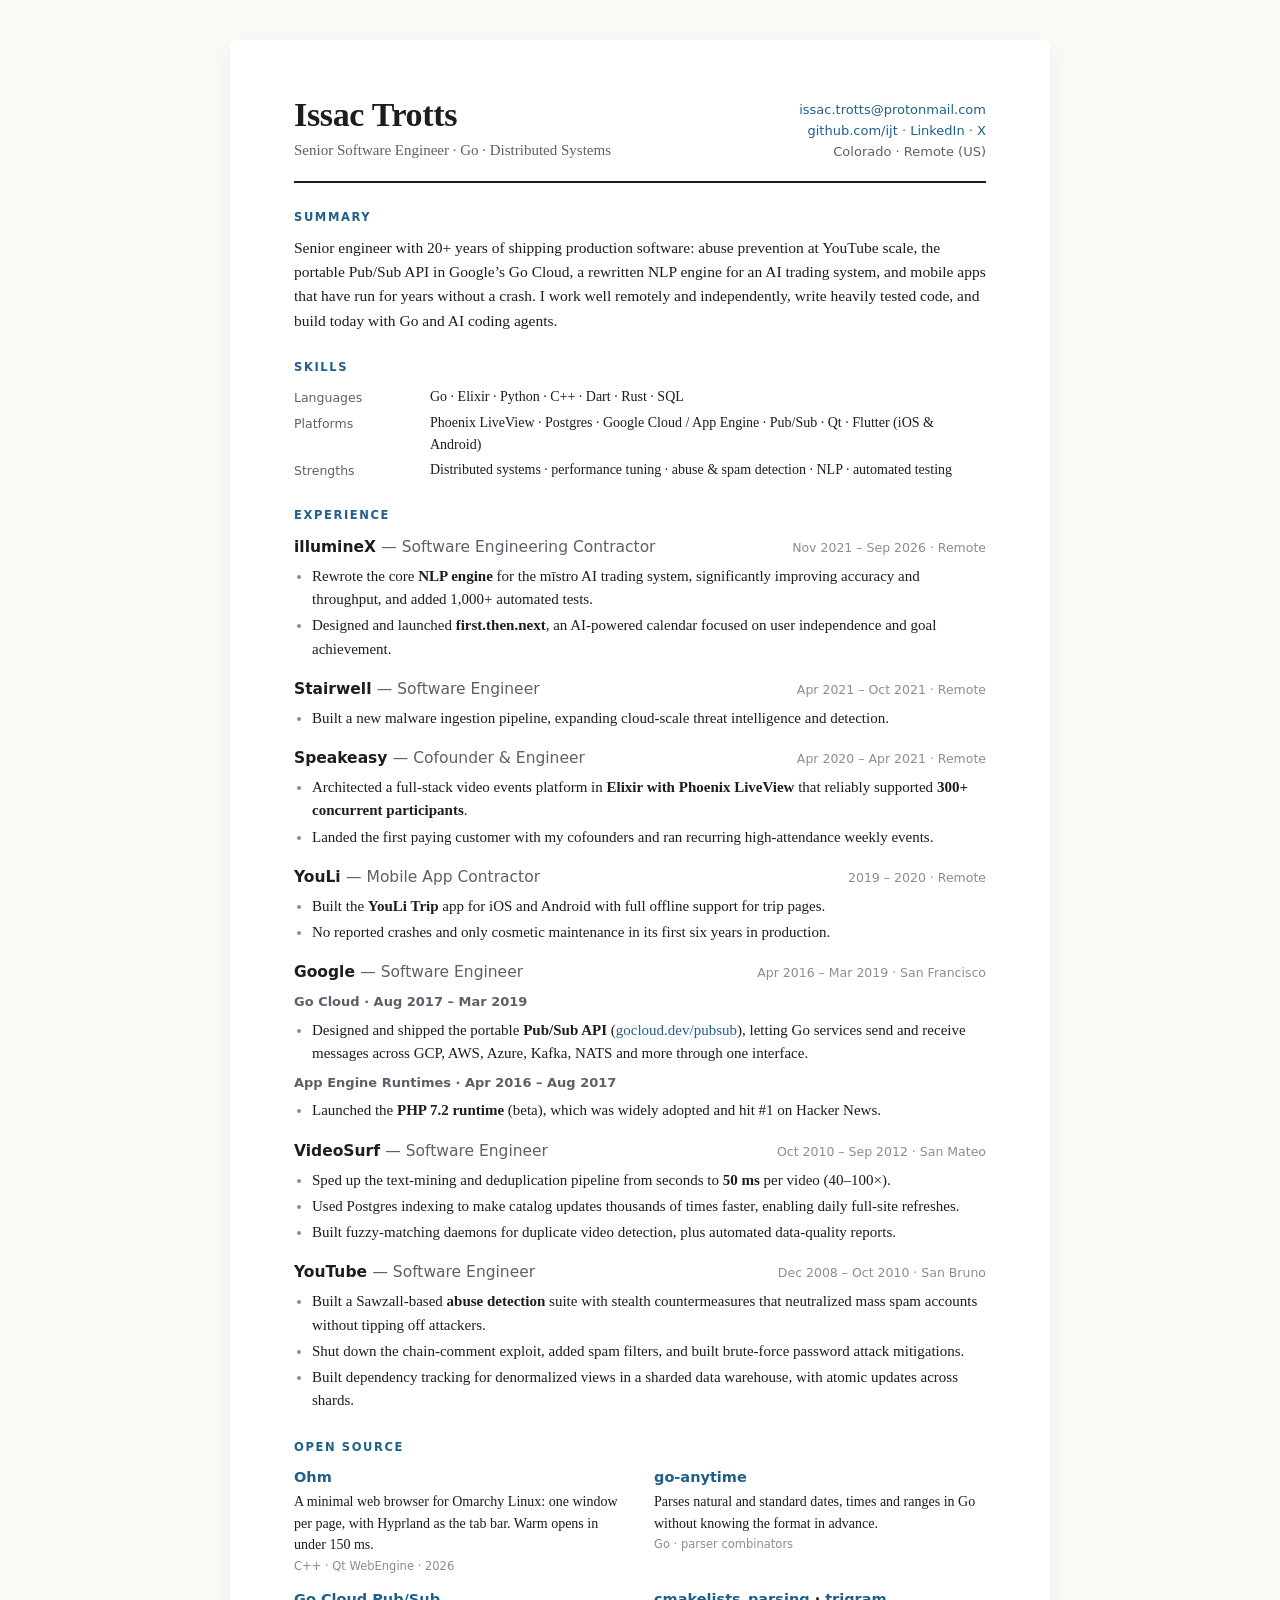
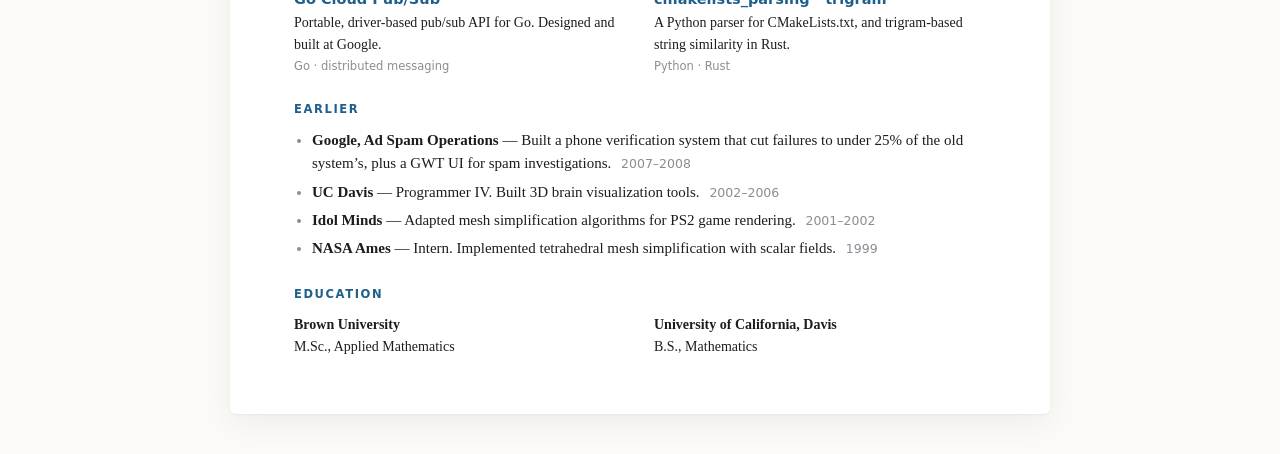
==== index.html @ 53340e25 "Render resume from HTML, show Elixir work at Speakeasy Add index.html as the styled source and build" ====
<!doctype html>
<html lang="en">
<head>
<meta charset="utf-8">
<meta name="viewport" content="width=device-width, initial-scale=1">
<title>Issac Trotts — Resume</title>
<meta name="description" content="Issac Trotts: senior software engineer. Go, distributed systems. Ex-Google, ex-YouTube.">
<style>
  :root {
    --bg: #fbfaf7;
    --paper: #ffffff;
    --ink: #1c1d1f;
    --muted: #5d6068;
    --faint: #8a8d94;
    --rule: #e4e1da;
    --accent: #1f5f8b;
    --shadow: 0 1px 2px rgba(0,0,0,.04), 0 8px 30px rgba(0,0,0,.06);
  }
  @media (prefers-color-scheme: dark) {
    :root:not([data-theme="light"]) {
      --bg: #141517;
      --paper: #1b1c1f;
      --ink: #e8e6e1;
      --muted: #a4a7ad;
      --faint: #7c7f86;
      --rule: #303237;
      --accent: #7db4dc;
      --shadow: none;
    }
  }
  :root[data-theme="dark"] {
    --bg: #141517; --paper: #1b1c1f; --ink: #e8e6e1; --muted: #a4a7ad;
    --faint: #7c7f86; --rule: #303237; --accent: #7db4dc; --shadow: none;
  }

  * { box-sizing: border-box; }
  html { -webkit-text-size-adjust: 100%; }
  body {
    margin: 0;
    background: var(--bg);
    color: var(--ink);
    font: 15px/1.55 "Charter", "Bitstream Charter", "Sitka Text", Cambria, Georgia, serif;
    font-kerning: normal;
  }
  .sans, h2, h3, .meta, .contact, .tags {
    font-family: ui-sans-serif, "Inter", "Segoe UI", system-ui, -apple-system, "Helvetica Neue", Arial, sans-serif;
  }
  a { color: var(--accent); text-decoration: none; }
  a:hover { text-decoration: underline; }

  .page {
    max-width: 820px;
    margin: 40px auto;
    padding: 56px 64px;
    background: var(--paper);
    box-shadow: var(--shadow);
    border-radius: 6px;
  }

  header { display: flex; justify-content: space-between; gap: 24px; align-items: flex-end;
           padding-bottom: 18px; border-bottom: 2px solid var(--ink); }
  h1 { margin: 0; font-size: 34px; line-height: 1.1; font-weight: 700; letter-spacing: -0.01em; }
  .role { margin-top: 6px; color: var(--muted); font-size: 15px; }
  .contact { text-align: right; font-size: 13px; line-height: 1.6; color: var(--muted); white-space: nowrap; }

  section { margin-top: 26px; }
  h2 {
    margin: 0 0 10px;
    font-size: 11.5px; font-weight: 700; letter-spacing: .14em; text-transform: uppercase;
    color: var(--accent);
  }
  .summary { margin: 0; font-size: 15.5px; }

  .skills { display: grid; grid-template-columns: 120px 1fr; gap: 4px 16px; font-size: 14px; margin: 0; }
  .skills dt { color: var(--muted); font-family: ui-sans-serif, system-ui, sans-serif; font-size: 12.5px; padding-top: 2px; }
  .skills dd { margin: 0; }

  .job { margin-top: 16px; break-inside: avoid; }
  .job:first-of-type { margin-top: 0; }
  .job-head { display: flex; justify-content: space-between; gap: 16px; align-items: baseline; }
  h3 { margin: 0; font-size: 15.5px; font-weight: 700; }
  h3 .title { font-weight: 400; color: var(--muted); }
  .meta { font-size: 12.5px; color: var(--faint); white-space: nowrap; }
  .sub { margin: 8px 0 0; font-size: 13px; font-weight: 600; color: var(--muted);
         font-family: ui-sans-serif, system-ui, sans-serif; }
  ul { margin: 6px 0 0; padding-left: 18px; }
  li { margin: 3px 0; }
  li::marker { color: var(--faint); }

  .projects { display: grid; grid-template-columns: 1fr 1fr; gap: 12px 28px; }
  .project h3 { font-size: 14.5px; }
  .project p { margin: 2px 0 0; font-size: 14px; }
  .tags { font-size: 11.5px; color: var(--faint); margin-top: 2px; }

  .compact li { margin: 5px 0; }
  .compact .meta { margin-left: 6px; }

  .edu { display: grid; grid-template-columns: 1fr 1fr; gap: 8px 28px; font-size: 14px; }
  .edu strong { display: block; }


  @media (max-width: 700px) {
    body { font-size: 15px; }
    .page { margin: 0; padding: 28px 16px 40px; border-radius: 0; box-shadow: none; }
    header { flex-direction: column; align-items: flex-start; }
    .contact { text-align: left; white-space: normal; }
    h1 { font-size: 28px; }
    .job-head { flex-direction: column; gap: 0; }
    .skills { grid-template-columns: 1fr; gap: 0; }
    .skills dd { margin-bottom: 8px; }
    .projects, .edu { grid-template-columns: 1fr; }
  }

  @page { size: letter; margin: 0.45in 0; }
  @media print {
    :root, :root[data-theme="dark"] {
      --bg: #fff; --paper: #fff; --ink: #1c1d1f; --muted: #5d6068; --faint: #8a8d94;
      --rule: #e4e1da; --accent: #1f5f8b; --shadow: none;
    }
    body { -webkit-print-color-adjust: exact; print-color-adjust: exact; }
    .page { zoom: 0.86; margin: 0; padding: 0 74px; max-width: none; border-radius: 0; box-shadow: none; }
    h2, .job-head, .sub { break-after: avoid; }
    .project, .compact li { break-inside: avoid; }
  }
</style>
</head>
<body>

<main class="page">
  <header>
    <div>
      <h1>Issac Trotts</h1>
      <div class="role">Senior Software Engineer · Go · Distributed Systems</div>
    </div>
    <div class="contact">
      <a href="mailto:issac.trotts@protonmail.com">issac.trotts@protonmail.com</a><br>
      <a href="https://github.com/ijt">github.com/ijt</a> ·
      <a href="https://www.linkedin.com/in/issac-trotts-69aa472/">LinkedIn</a> ·
      <a href="https://x.com/IssacTrotts">X</a><br>
      Colorado · Remote (US)
    </div>
  </header>

  <section>
    <h2>Summary</h2>
    <p class="summary">
      Senior engineer with 20+ years of shipping production software: abuse prevention at YouTube scale,
      the portable Pub/Sub API in Google’s Go Cloud, a rewritten NLP engine for an AI trading system, and
      mobile apps that have run for years without a crash. I work well remotely and independently, write
      heavily tested code, and build today with Go and AI coding agents.
    </p>
  </section>

  <section>
    <h2>Skills</h2>
    <dl class="skills">
      <dt>Languages</dt>
      <dd>Go · Elixir · Python · C++ · Dart · Rust · SQL</dd>
      <dt>Platforms</dt>
      <dd>Phoenix LiveView · Postgres · Google Cloud / App Engine · Pub/Sub · Qt · Flutter (iOS &amp; Android)</dd>
      <dt>Strengths</dt>
      <dd>Distributed systems · performance tuning · abuse &amp; spam detection · NLP · automated testing</dd>
    </dl>
  </section>

  <section>
    <h2>Experience</h2>

    <div class="job">
      <div class="job-head">
        <h3>illumineX <span class="title">— Software Engineering Contractor</span></h3>
        <span class="meta">Nov 2021 – Sep 2026 · Remote</span>
      </div>
      <ul>
        <li>Rewrote the core <strong>NLP engine</strong> for the mīstro AI trading system, significantly improving accuracy and throughput, and added 1,000+ automated tests.</li>
        <li>Designed and launched <strong>first.then.next</strong>, an AI-powered calendar focused on user independence and goal achievement.</li>
      </ul>
    </div>

    <div class="job">
      <div class="job-head">
        <h3>Stairwell <span class="title">— Software Engineer</span></h3>
        <span class="meta">Apr 2021 – Oct 2021 · Remote</span>
      </div>
      <ul>
        <li>Built a new malware ingestion pipeline, expanding cloud-scale threat intelligence and detection.</li>
      </ul>
    </div>

    <div class="job">
      <div class="job-head">
        <h3>Speakeasy <span class="title">— Cofounder &amp; Engineer</span></h3>
        <span class="meta">Apr 2020 – Apr 2021 · Remote</span>
      </div>
      <ul>
        <li>Architected a full-stack video events platform in <strong>Elixir with Phoenix LiveView</strong> that reliably supported <strong>300+ concurrent participants</strong>.</li>
        <li>Landed the first paying customer with my cofounders and ran recurring high-attendance weekly events.</li>
      </ul>
    </div>

    <div class="job">
      <div class="job-head">
        <h3>YouLi <span class="title">— Mobile App Contractor</span></h3>
        <span class="meta">2019 – 2020 · Remote</span>
      </div>
      <ul>
        <li>Built the <strong>YouLi Trip</strong> app for iOS and Android with full offline support for trip pages.</li>
        <li>No reported crashes and only cosmetic maintenance in its first six years in production.</li>
      </ul>
    </div>

    <div class="job">
      <div class="job-head">
        <h3>Google <span class="title">— Software Engineer</span></h3>
        <span class="meta">Apr 2016 – Mar 2019 · San Francisco</span>
      </div>
      <p class="sub">Go Cloud · Aug 2017 – Mar 2019</p>
      <ul>
        <li>Designed and shipped the portable <strong>Pub/Sub API</strong> (<a href="https://gocloud.dev/howto/pubsub/">gocloud.dev/pubsub</a>), letting Go services send and receive messages across GCP, AWS, Azure, Kafka, NATS and more through one interface.</li>
      </ul>
      <p class="sub">App Engine Runtimes · Apr 2016 – Aug 2017</p>
      <ul>
        <li>Launched the <strong>PHP 7.2 runtime</strong> (beta), which was widely adopted and hit #1 on Hacker News.</li>
      </ul>
    </div>

    <div class="job">
      <div class="job-head">
        <h3>VideoSurf <span class="title">— Software Engineer</span></h3>
        <span class="meta">Oct 2010 – Sep 2012 · San Mateo</span>
      </div>
      <ul>
        <li>Sped up the text-mining and deduplication pipeline from seconds to <strong>50 ms</strong> per video (40–100×).</li>
        <li>Used Postgres indexing to make catalog updates thousands of times faster, enabling daily full-site refreshes.</li>
        <li>Built fuzzy-matching daemons for duplicate video detection, plus automated data-quality reports.</li>
      </ul>
    </div>

    <div class="job">
      <div class="job-head">
        <h3>YouTube <span class="title">— Software Engineer</span></h3>
        <span class="meta">Dec 2008 – Oct 2010 · San Bruno</span>
      </div>
      <ul>
        <li>Built a Sawzall-based <strong>abuse detection</strong> suite with stealth countermeasures that neutralized mass spam accounts without tipping off attackers.</li>
        <li>Shut down the chain-comment exploit, added spam filters, and built brute-force password attack mitigations.</li>
        <li>Built dependency tracking for denormalized views in a sharded data warehouse, with atomic updates across shards.</li>
      </ul>
    </div>
  </section>

  <section>
    <h2>Open Source</h2>
    <div class="projects">
      <div class="project">
        <h3><a href="https://github.com/ijt/ohm">Ohm</a></h3>
        <p>A minimal web browser for Omarchy Linux: one window per page, with Hyprland as the tab bar. Warm opens in under 150 ms.</p>
        <div class="tags">C++ · Qt WebEngine · 2026</div>
      </div>
      <div class="project">
        <h3><a href="https://github.com/ijt/go-anytime">go-anytime</a></h3>
        <p>Parses natural and standard dates, times and ranges in Go without knowing the format in advance.</p>
        <div class="tags">Go · parser combinators</div>
      </div>
      <div class="project">
        <h3><a href="https://gocloud.dev/howto/pubsub/">Go Cloud Pub/Sub</a></h3>
        <p>Portable, driver-based pub/sub API for Go. Designed and built at Google.</p>
        <div class="tags">Go · distributed messaging</div>
      </div>
      <div class="project">
        <h3><a href="https://github.com/ijt/cmakelists_parsing">cmakelists_parsing</a> · <a href="https://github.com/ijt/trigram">trigram</a></h3>
        <p>A Python parser for CMakeLists.txt, and trigram-based string similarity in Rust.</p>
        <div class="tags">Python · Rust</div>
      </div>
    </div>
  </section>

  <section>
    <h2>Earlier</h2>
    <ul class="compact">
      <li><strong>Google, Ad Spam Operations</strong> — Built a phone verification system that cut failures to under 25% of the old system’s, plus a GWT UI for spam investigations. <span class="meta">2007–2008</span></li>
      <li><strong>UC Davis</strong> — Programmer IV. Built 3D brain visualization tools. <span class="meta">2002–2006</span></li>
      <li><strong>Idol Minds</strong> — Adapted mesh simplification algorithms for PS2 game rendering. <span class="meta">2001–2002</span></li>
      <li><strong>NASA Ames</strong> — Intern. Implemented tetrahedral mesh simplification with scalar fields. <span class="meta">1999</span></li>
    </ul>
  </section>

  <section>
    <h2>Education</h2>
    <div class="edu">
      <div><strong>Brown University</strong>M.Sc., Applied Mathematics</div>
      <div><strong>University of California, Davis</strong>B.S., Mathematics</div>
    </div>
  </section>
</main>

</body>
</html>
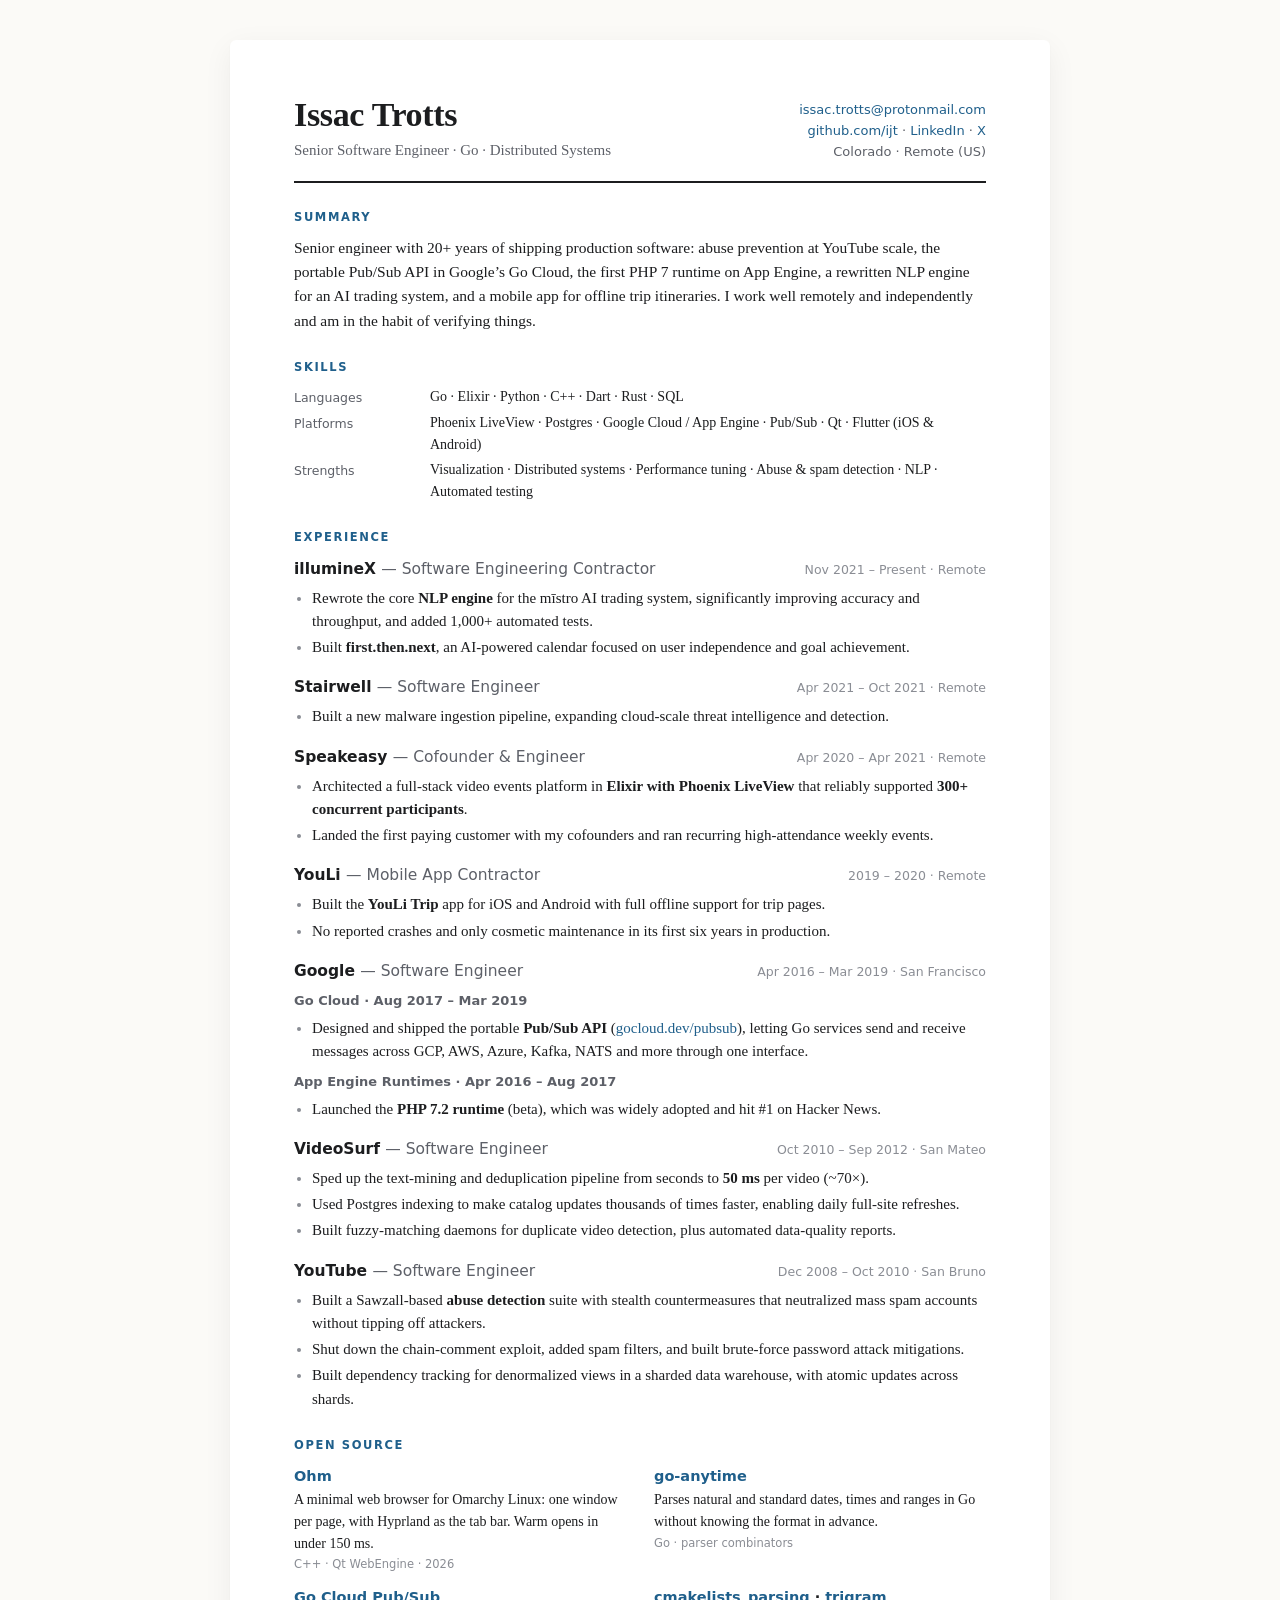
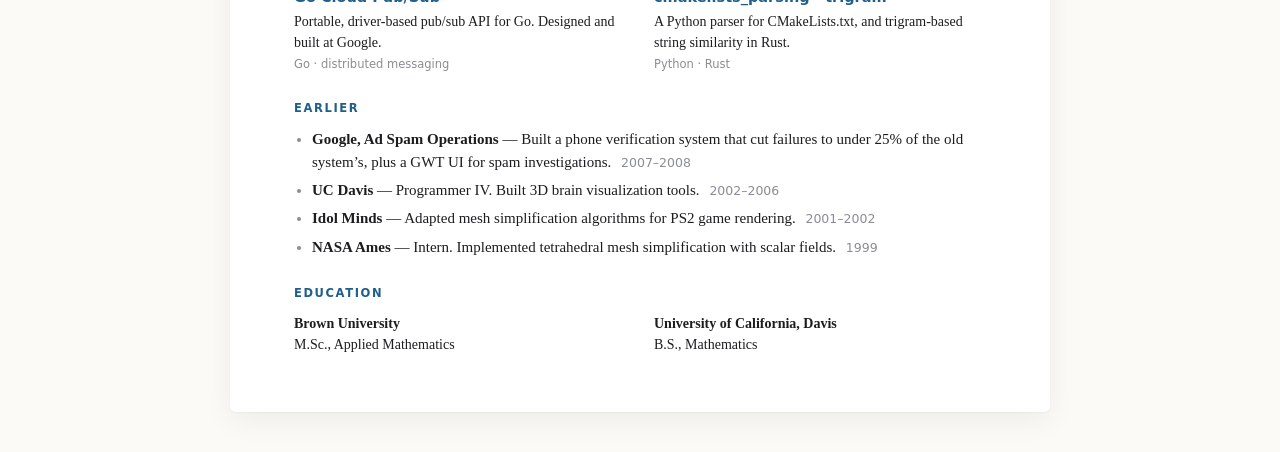
==== commit 3ccc1a4e: "Regenerate HTML and PDF from Markdown Picks up edits that were only in the .md, including illumineX " ====
--- a/index.html
+++ b/index.html
@@ -144,10 +144,7 @@
   <section>
     <h2>Summary</h2>
     <p class="summary">
-      Senior engineer with 20+ years of shipping production software: abuse prevention at YouTube scale,
-      the portable Pub/Sub API in Google’s Go Cloud, a rewritten NLP engine for an AI trading system, and
-      mobile apps that have run for years without a crash. I work well remotely and independently, write
-      heavily tested code, and build today with Go and AI coding agents.
+      Senior engineer with 20+ years of shipping production software: abuse prevention at YouTube scale, the portable Pub/Sub API in Google’s Go Cloud, the first PHP 7 runtime on App Engine, a rewritten NLP engine for an AI trading system, and a mobile app for offline trip itineraries. I work well remotely and independently and am in the habit of verifying things.
     </p>
   </section>
 
@@ -159,21 +156,20 @@
       <dt>Platforms</dt>
       <dd>Phoenix LiveView · Postgres · Google Cloud / App Engine · Pub/Sub · Qt · Flutter (iOS &amp; Android)</dd>
       <dt>Strengths</dt>
-      <dd>Distributed systems · performance tuning · abuse &amp; spam detection · NLP · automated testing</dd>
+      <dd>Visualization · Distributed systems · Performance tuning · Abuse &amp; spam detection · NLP · Automated testing</dd>
     </dl>
   </section>
 
   <section>
     <h2>Experience</h2>
-
     <div class="job">
       <div class="job-head">
         <h3>illumineX <span class="title">— Software Engineering Contractor</span></h3>
-        <span class="meta">Nov 2021 – Sep 2026 · Remote</span>
+        <span class="meta">Nov 2021 – Present · Remote</span>
       </div>
       <ul>
         <li>Rewrote the core <strong>NLP engine</strong> for the mīstro AI trading system, significantly improving accuracy and throughput, and added 1,000+ automated tests.</li>
-        <li>Designed and launched <strong>first.then.next</strong>, an AI-powered calendar focused on user independence and goal achievement.</li>
+        <li>Built <strong>first.then.next</strong>, an AI-powered calendar focused on user independence and goal achievement.</li>
       </ul>
     </div>
 
@@ -230,7 +226,7 @@
         <span class="meta">Oct 2010 – Sep 2012 · San Mateo</span>
       </div>
       <ul>
-        <li>Sped up the text-mining and deduplication pipeline from seconds to <strong>50 ms</strong> per video (40–100×).</li>
+        <li>Sped up the text-mining and deduplication pipeline from seconds to <strong>50 ms</strong> per video (~70×).</li>
         <li>Used Postgres indexing to make catalog updates thousands of times faster, enabling daily full-site refreshes.</li>
         <li>Built fuzzy-matching daemons for duplicate video detection, plus automated data-quality reports.</li>
       </ul>
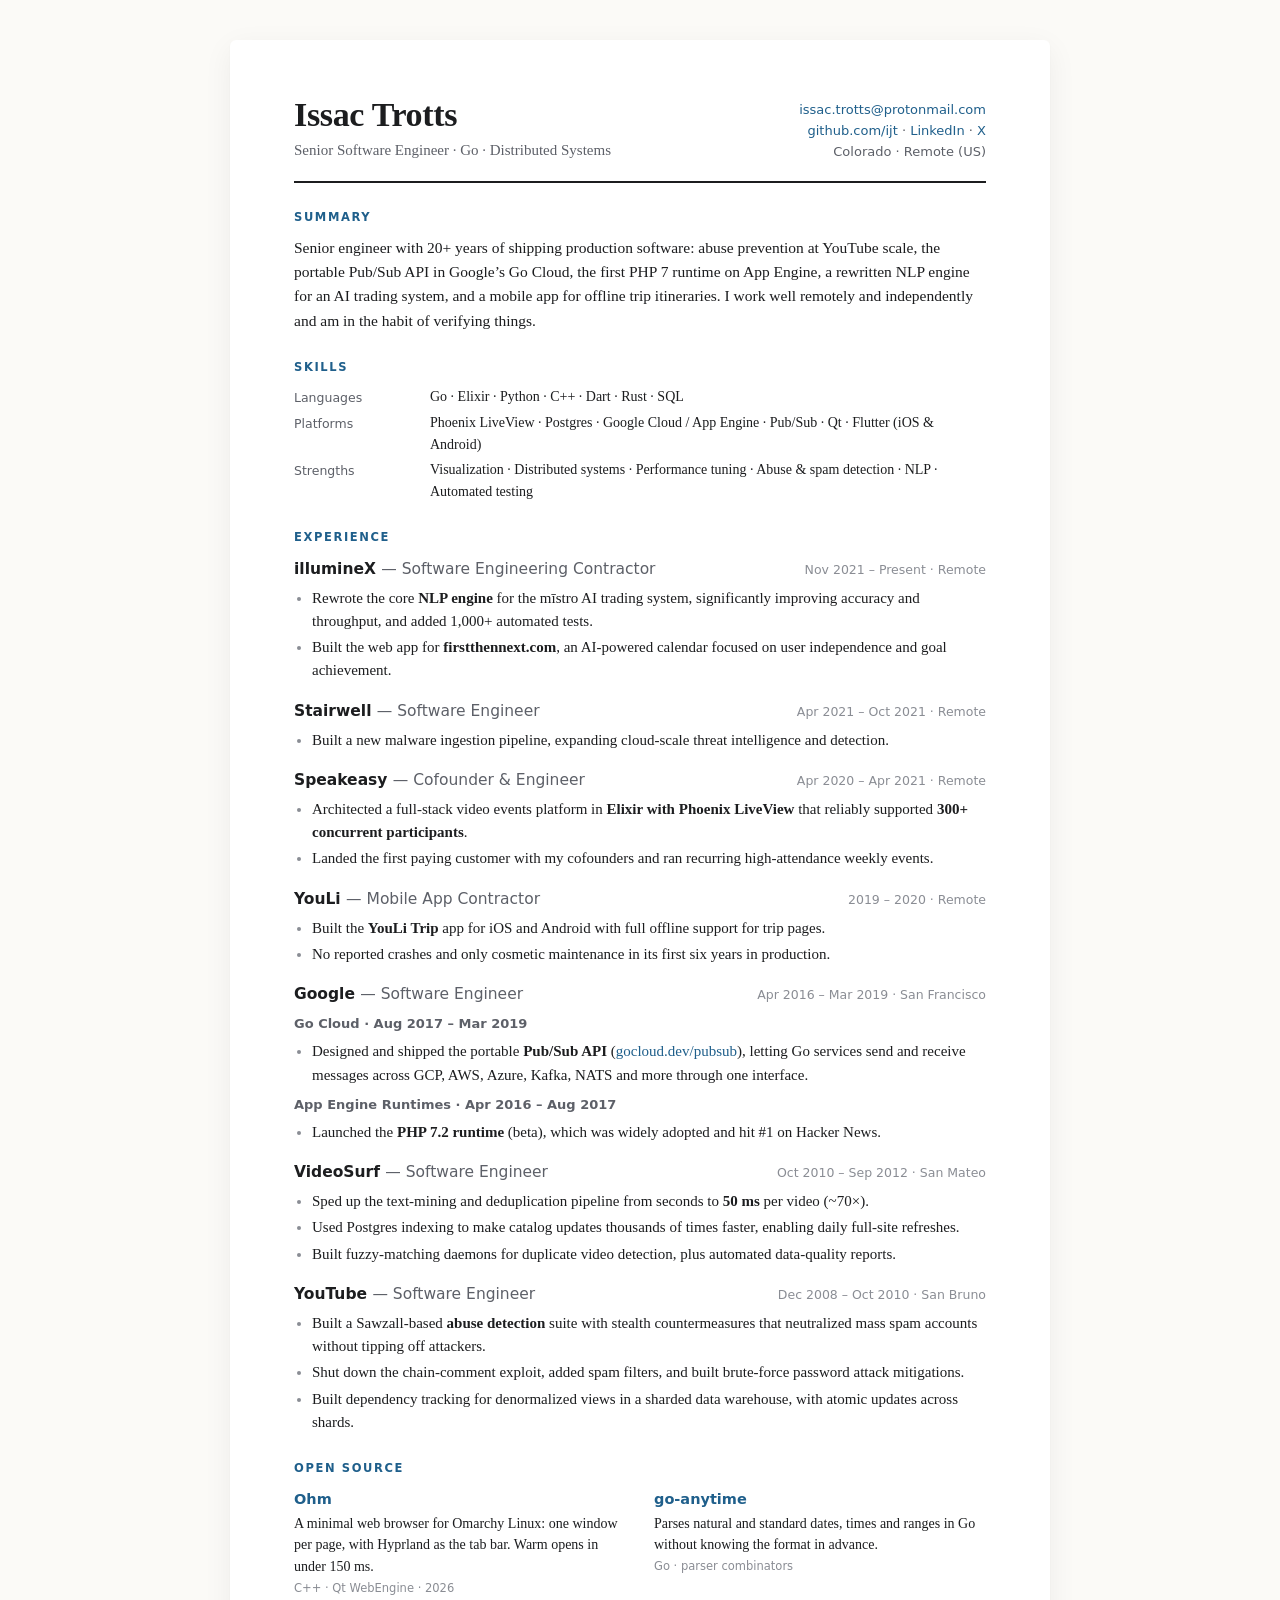
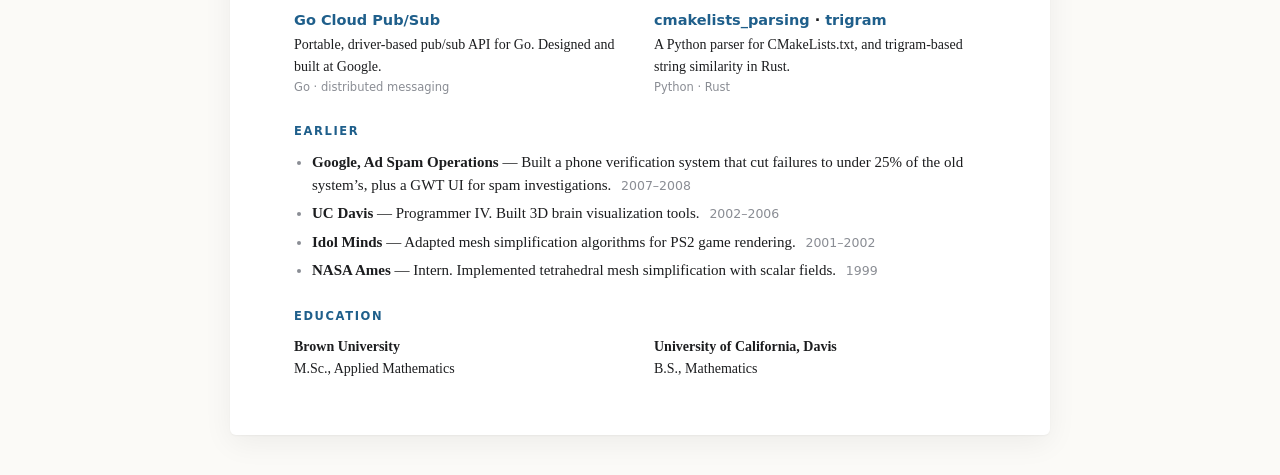
==== commit 8d40fe8b: "Say I built the web app for firstthennext.com Co-Authored-By: Claude Opus 5.5 <noreply@anthropic.com" ====
--- a/index.html
+++ b/index.html
@@ -169,7 +169,7 @@
       </div>
       <ul>
         <li>Rewrote the core <strong>NLP engine</strong> for the mīstro AI trading system, significantly improving accuracy and throughput, and added 1,000+ automated tests.</li>
-        <li>Built <strong>first.then.next</strong>, an AI-powered calendar focused on user independence and goal achievement.</li>
+        <li>Built the web app for <strong>firstthennext.com</strong>, an AI-powered calendar focused on user independence and goal achievement.</li>
       </ul>
     </div>
 
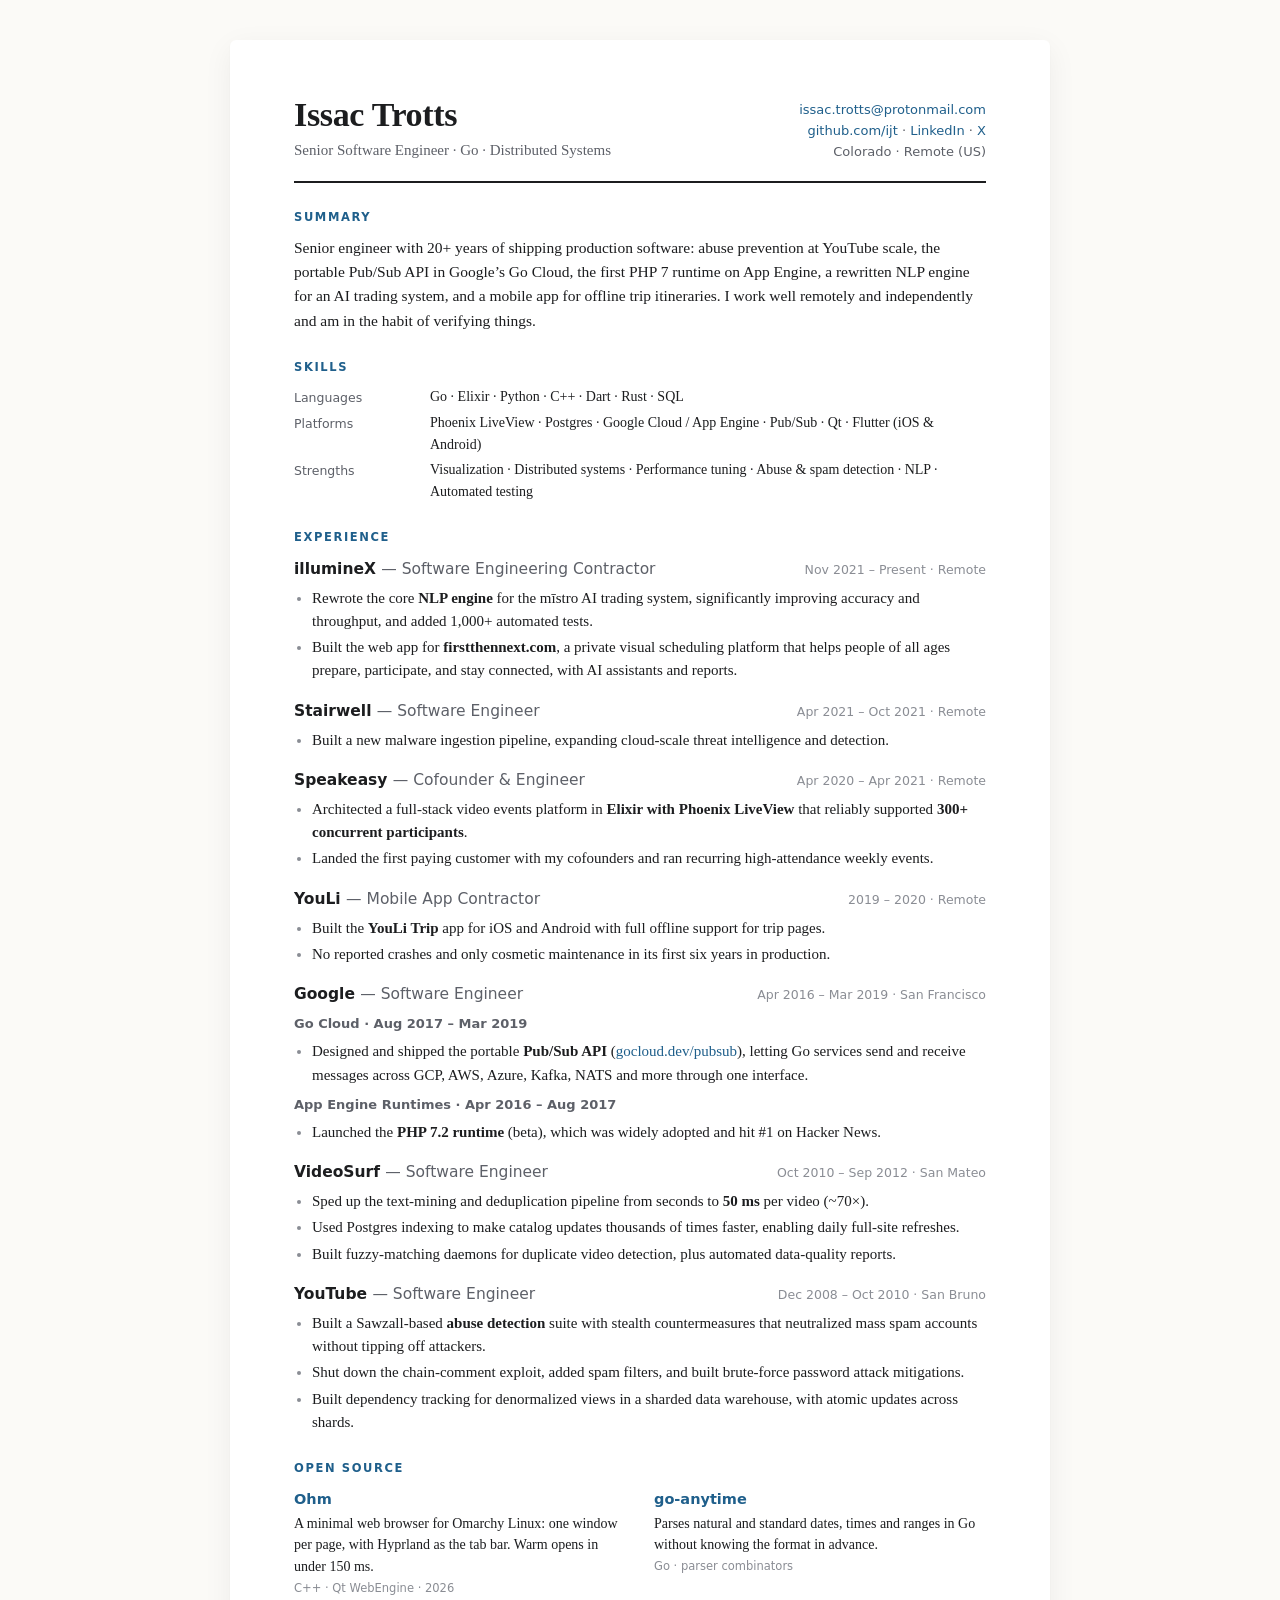
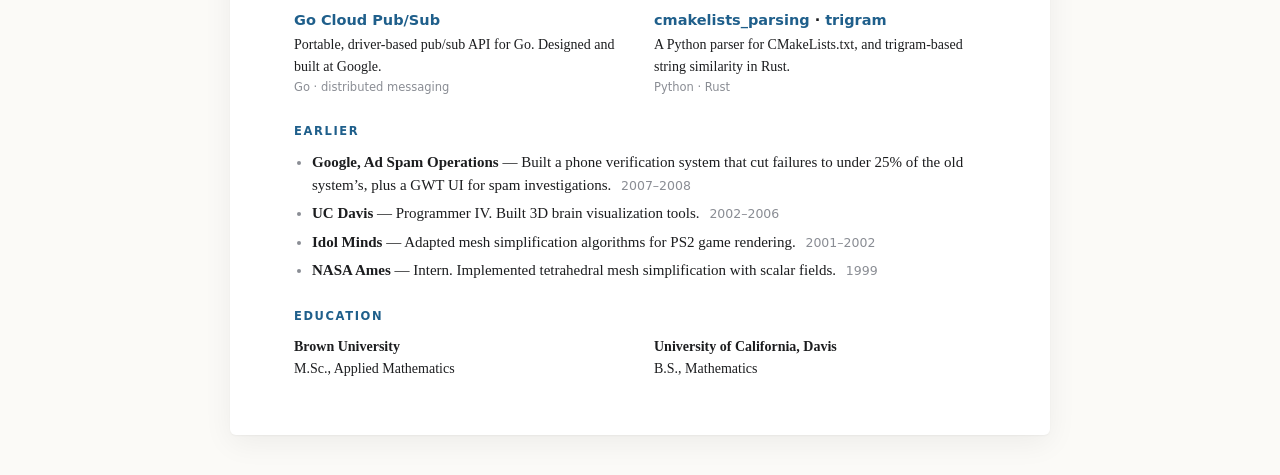
==== commit b54ea40d: "Describe firstthennext.com the way the site describes itself Co-Authored-By: Claude Opus 5.5 <norepl" ====
--- a/index.html
+++ b/index.html
@@ -169,7 +169,7 @@
       </div>
       <ul>
         <li>Rewrote the core <strong>NLP engine</strong> for the mīstro AI trading system, significantly improving accuracy and throughput, and added 1,000+ automated tests.</li>
-        <li>Built the web app for <strong>firstthennext.com</strong>, an AI-powered calendar focused on user independence and goal achievement.</li>
+        <li>Built the web app for <strong>firstthennext.com</strong>, a private visual scheduling platform that helps people of all ages prepare, participate, and stay connected, with AI assistants and reports.</li>
       </ul>
     </div>
 
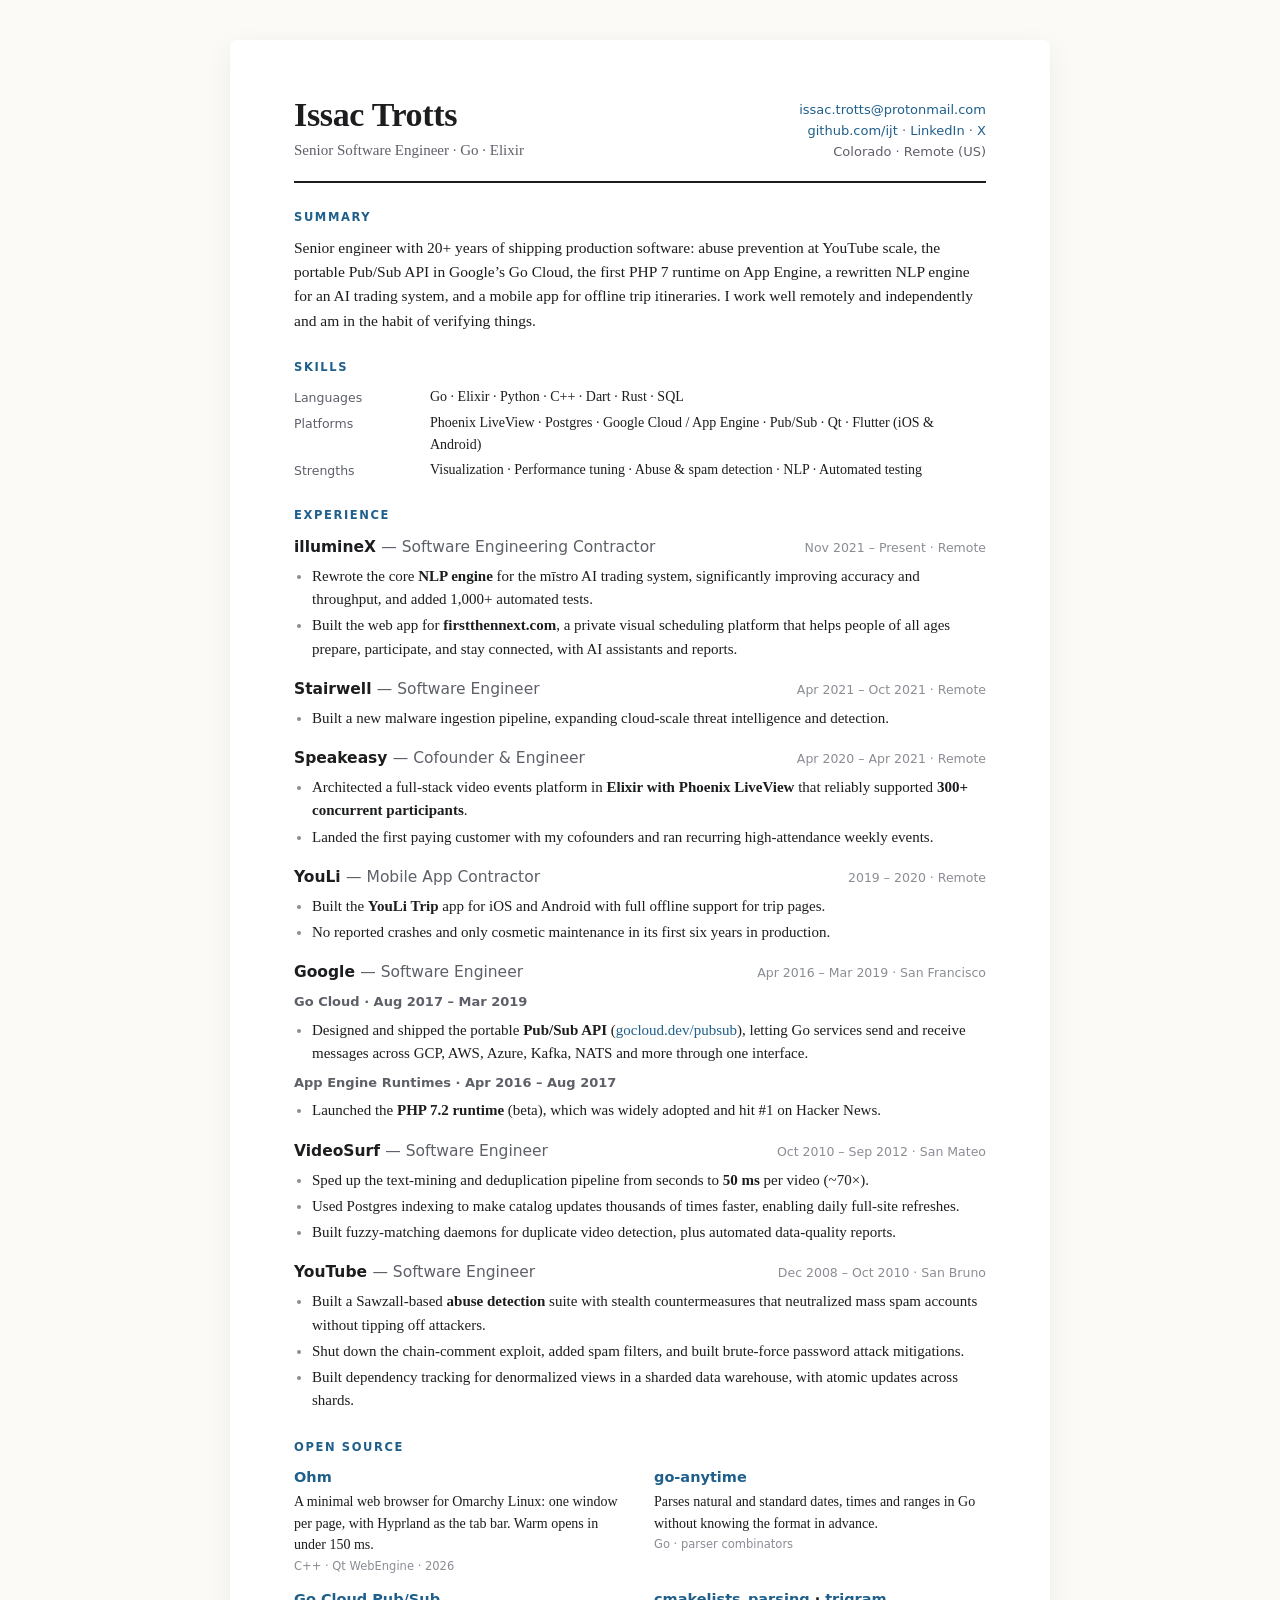
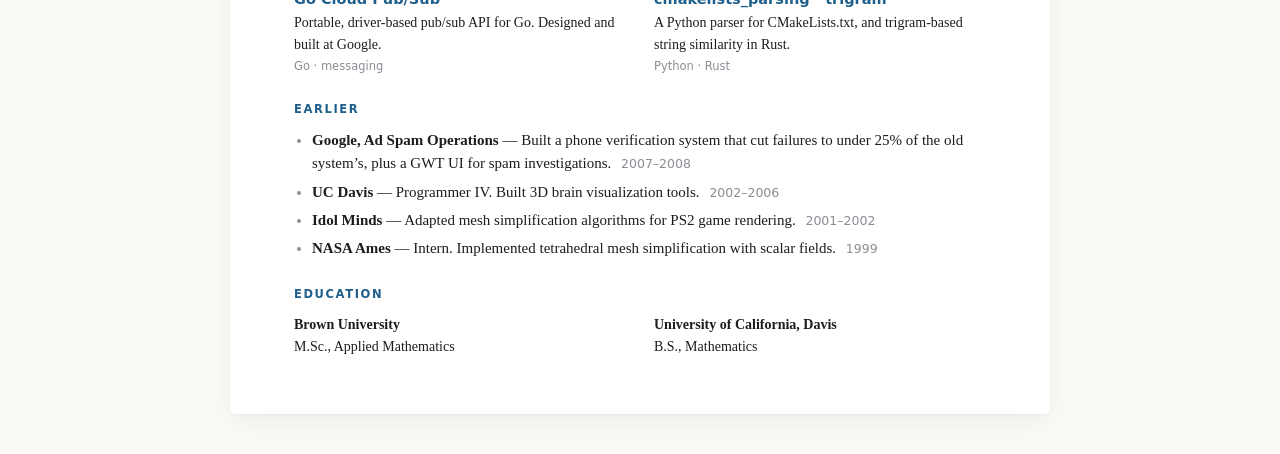
==== commit bfff5cde: "De-emphasize distributed systems Headline is now Go · Elixir, and distributed systems is gone from s" ====
--- a/index.html
+++ b/index.html
@@ -4,7 +4,7 @@
 <meta charset="utf-8">
 <meta name="viewport" content="width=device-width, initial-scale=1">
 <title>Issac Trotts — Resume</title>
-<meta name="description" content="Issac Trotts: senior software engineer. Go, distributed systems. Ex-Google, ex-YouTube.">
+<meta name="description" content="Issac Trotts: senior software engineer. Go, Elixir. Ex-Google, ex-YouTube.">
 <style>
   :root {
     --bg: #fbfaf7;
@@ -130,7 +130,7 @@
   <header>
     <div>
       <h1>Issac Trotts</h1>
-      <div class="role">Senior Software Engineer · Go · Distributed Systems</div>
+      <div class="role">Senior Software Engineer · Go · Elixir</div>
     </div>
     <div class="contact">
       <a href="mailto:issac.trotts@protonmail.com">issac.trotts@protonmail.com</a><br>
@@ -156,7 +156,7 @@
       <dt>Platforms</dt>
       <dd>Phoenix LiveView · Postgres · Google Cloud / App Engine · Pub/Sub · Qt · Flutter (iOS &amp; Android)</dd>
       <dt>Strengths</dt>
-      <dd>Visualization · Distributed systems · Performance tuning · Abuse &amp; spam detection · NLP · Automated testing</dd>
+      <dd>Visualization · Performance tuning · Abuse &amp; spam detection · NLP · Automated testing</dd>
     </dl>
   </section>
 
@@ -261,7 +261,7 @@
       <div class="project">
         <h3><a href="https://gocloud.dev/howto/pubsub/">Go Cloud Pub/Sub</a></h3>
         <p>Portable, driver-based pub/sub API for Go. Designed and built at Google.</p>
-        <div class="tags">Go · distributed messaging</div>
+        <div class="tags">Go · messaging</div>
       </div>
       <div class="project">
         <h3><a href="https://github.com/ijt/cmakelists_parsing">cmakelists_parsing</a> · <a href="https://github.com/ijt/trigram">trigram</a></h3>
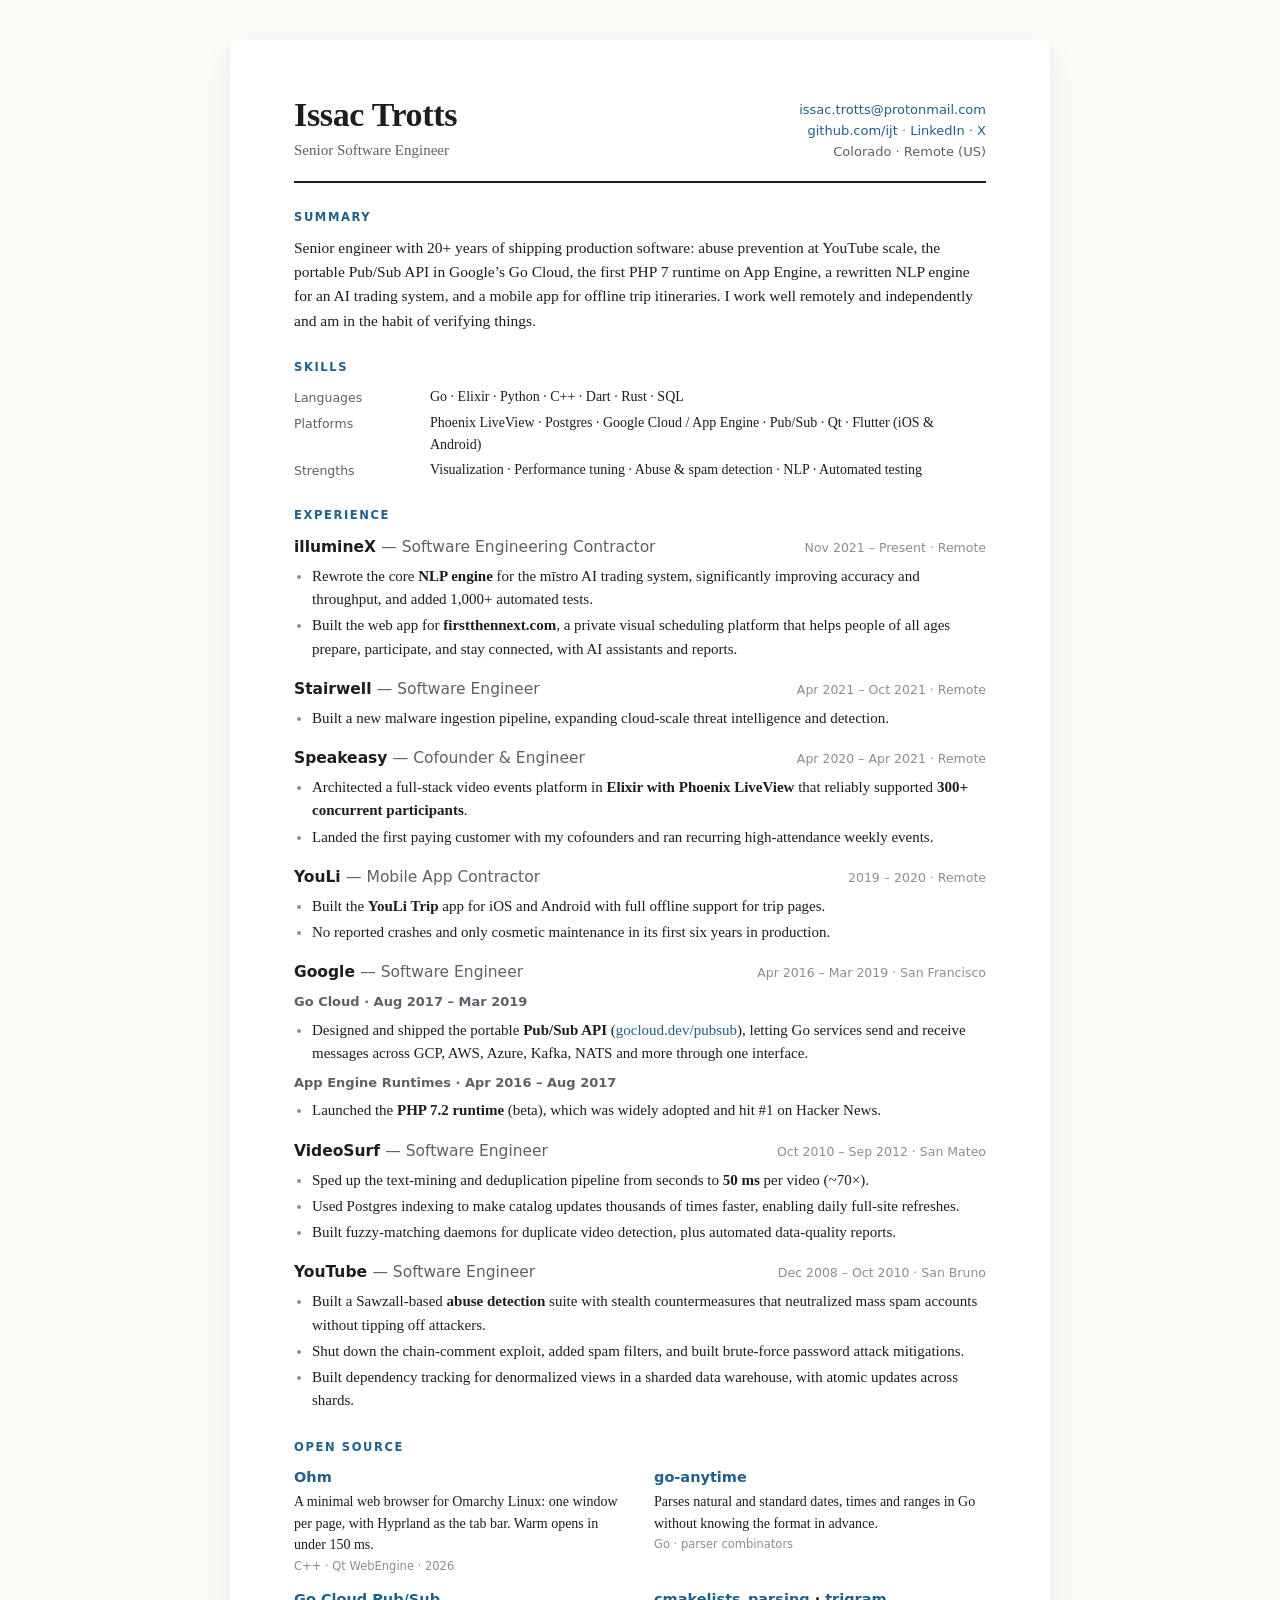
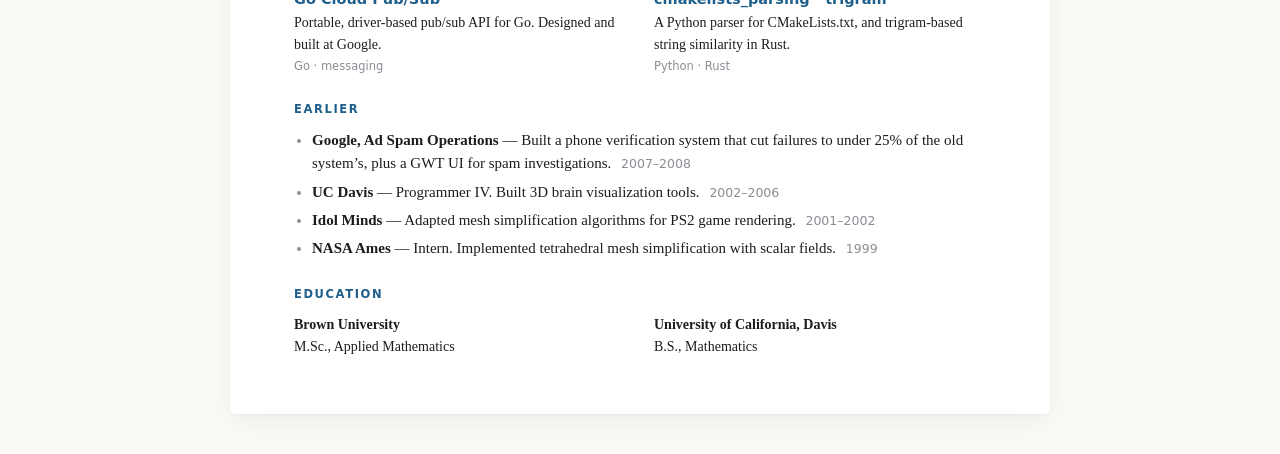
==== commit 0cefc41a: "Drop languages from the headline Let the work itself show the stack.  Co-Authored-By: Claude Opus 5." ====
--- a/index.html
+++ b/index.html
@@ -4,7 +4,7 @@
 <meta charset="utf-8">
 <meta name="viewport" content="width=device-width, initial-scale=1">
 <title>Issac Trotts — Resume</title>
-<meta name="description" content="Issac Trotts: senior software engineer. Go, Elixir. Ex-Google, ex-YouTube.">
+<meta name="description" content="Issac Trotts: senior software engineer. Ex-Google, ex-YouTube.">
 <style>
   :root {
     --bg: #fbfaf7;
@@ -130,7 +130,7 @@
   <header>
     <div>
       <h1>Issac Trotts</h1>
-      <div class="role">Senior Software Engineer · Go · Elixir</div>
+      <div class="role">Senior Software Engineer</div>
     </div>
     <div class="contact">
       <a href="mailto:issac.trotts@protonmail.com">issac.trotts@protonmail.com</a><br>
